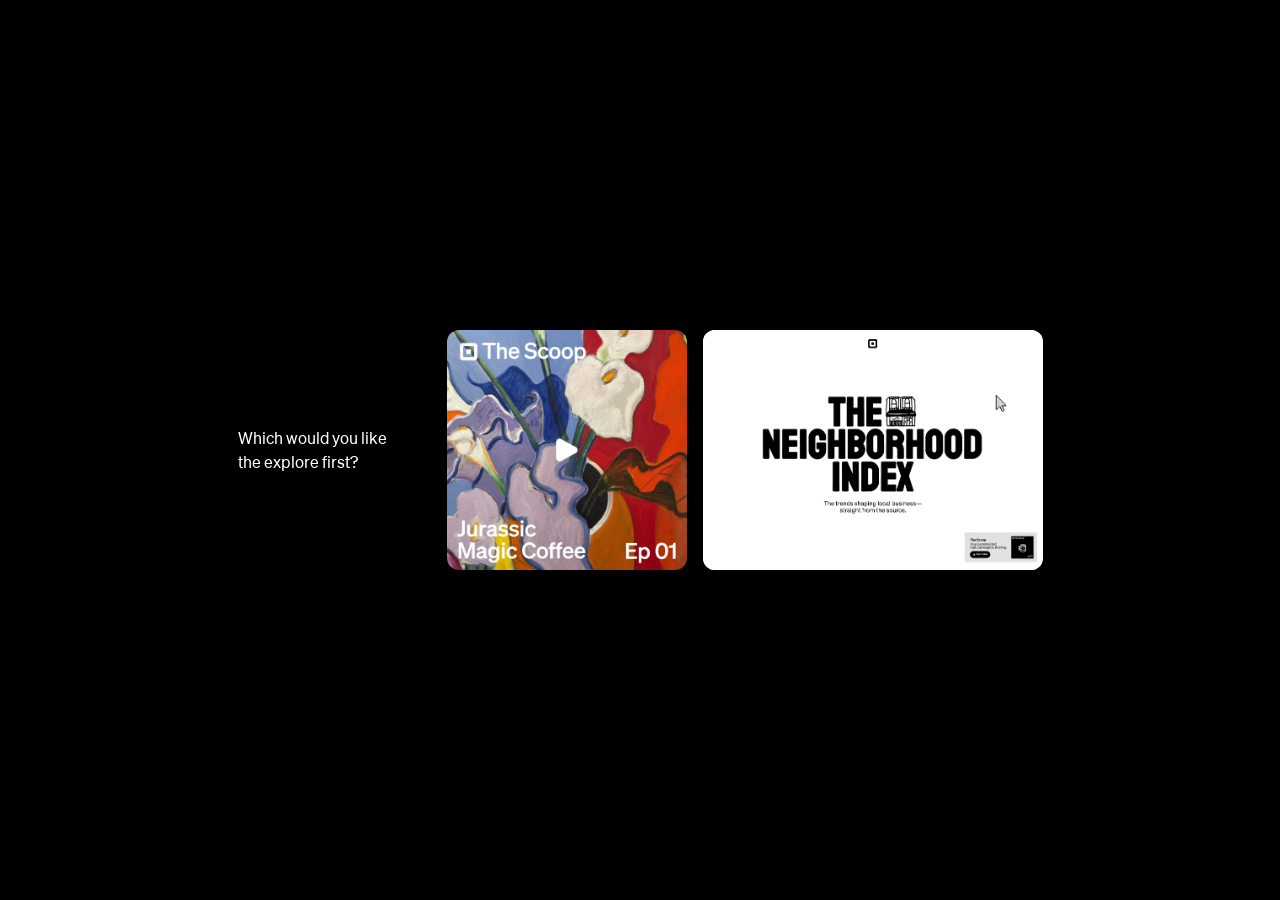
==== index.html @ f4e66f43 "Add Neighborhood Index website Multi-section interactive site with go page, neighborhood index, and " ====
<!DOCTYPE html>
<html lang="en">
<head>
  <meta charset="UTF-8">
  <meta name="viewport" content="width=device-width, initial-scale=1.0">
  <title>Square — Choose Your Experience</title>
  <link rel="stylesheet" href="styles/reset.css">
  <link rel="stylesheet" href="styles/global.css">
  <link rel="stylesheet" href="styles/go.css">
</head>
<body class="go-page">

  <main class="go-main">
    <p class="go-prompt">Which would you like<br>the explore first?</p>

    <div class="go-cards">
      <a href="generate.html" class="go-card go-card--scoop">
        <img src="public/images/go-scoop-artwork.png" alt="The Scoop" class="go-card__img">
      </a>

      <a href="neighborhood-index.html" class="go-card go-card--index">
        <img src="public/images/go-index-thumbnail.png" alt="The Neighborhood Index" class="go-card__img">
      </a>
    </div>
  </main>

</body>
</html>
---- styles/global.css ----
/* =============================================
   Font Faces
   ============================================= */

@font-face {
  font-family: 'Cash Sans';
  src: url('../public/fonts/CashSans-Regular.woff2') format('woff2');
  font-weight: 400;
  font-style: normal;
  font-display: swap;
}

@font-face {
  font-family: 'Cash Sans';
  src: url('../public/fonts/CashSans-RegularItalic.woff2') format('woff2');
  font-weight: 400;
  font-style: italic;
  font-display: swap;
}

@font-face {
  font-family: 'Cash Sans';
  src: url('../public/fonts/CashSans-Medium.woff2') format('woff2');
  font-weight: 500;
  font-style: normal;
  font-display: swap;
}

@font-face {
  font-family: 'Cash Sans';
  src: url('../public/fonts/CashSans-MediumItalic.woff2') format('woff2');
  font-weight: 500;
  font-style: italic;
  font-display: swap;
}

@font-face {
  font-family: 'Cash Sans';
  src: url('../public/fonts/CashSans-Semibold.woff2') format('woff2');
  font-weight: 600;
  font-style: normal;
  font-display: swap;
}

@font-face {
  font-family: 'Cash Sans';
  src: url('../public/fonts/CashSans-SemiboldItalic.woff2') format('woff2');
  font-weight: 600;
  font-style: italic;
  font-display: swap;
}

@font-face {
  font-family: 'Staatliches';
  src: url('../public/fonts/Staatliches-Regular.ttf') format('truetype');
  font-weight: 400;
  font-style: normal;
  font-display: swap;
}

@font-face {
  font-family: 'Cash Sans Mono';
  src: url('../public/fonts/CashSansMono-Regular.woff2') format('woff2');
  font-weight: 400;
  font-style: normal;
  font-display: swap;
}

/* =============================================
   Fluid Scaling (headlines only)
   1px at 1440 viewport = var(--s)
   ============================================= */

:root {
  --s: calc(100vw / 1440);
  --font-body: 'Cash Sans', -apple-system, BlinkMacSystemFont, 'Segoe UI', sans-serif;
  --font-mono: 'Cash Sans Mono', 'SF Mono', 'Fira Code', monospace;
  --font-display: 'Staatliches', sans-serif;
  --color-black: #000;
  --color-white: #fff;
}

html {
  font-family: var(--font-body);
  color: var(--color-black);
  background: var(--color-white);
  cursor: url('../public/images/Cursor-Arrow.svg') 0 0, auto;
}

button,
a,
[role="button"],
input[type="submit"],
.audio-popup__btn,
.s8__btn,
.gen-submit {
  cursor: url('../public/images/Cursor-Arrow-White.svg') 0 0, pointer !important;
}

.audio-popup .audio-popup__btn {
  cursor: url('../public/images/Cursor-Arrow-White.svg') 0 0, pointer !important;
}

/* ── Loader ── */
.loader {
  position: fixed;
  inset: 0;
  z-index: 10000;
  background: var(--color-white);
  display: flex;
  align-items: center;
  justify-content: center;
  transition: opacity 0.5s ease, transform 0.5s ease;
}

.loader--exit {
  opacity: 0;
  transform: translateY(-30px);
}

.loader__graphics {
  position: relative;
  width: 200px;
  height: 36px;
  opacity: 0;
  transition: opacity 0.4s ease;
}

.loader__graphics--visible {
  opacity: 1;
}

.loader__icons {
  position: relative;
  width: 100%;
  height: 100%;
}

.loader__graphic {
  position: absolute;
  inset: 0;
  width: 100%;
  height: 100%;
  object-fit: contain;
  opacity: 0;
}

.loader__graphic--active {
  opacity: 1;
}

.loader__center {
  position: absolute;
  top: 50%;
  left: 50%;
  transform: translate(-50%, -50%);
  z-index: 2;
  background: var(--color-white);
  width: 46px;
  height: 100%;
  display: flex;
  align-items: center;
  justify-content: center;
}

.loader__logo {
  width: 30px;
  height: 30px;
}

/* Hero enter animation */
.section--hero {
  opacity: 1;
  transform: translateY(0);
  transition: opacity 0.6s ease 0.1s, transform 0.6s ease 0.1s;
}

.section--hero.hero--hidden {
  opacity: 0;
  transform: translateY(30px);
}

[data-parallax-speed] {
  will-change: transform;
  backface-visibility: hidden;
}

.svg-filters {
  position: absolute;
  width: 0;
  height: 0;
  overflow: hidden;
}

/* =============================================
   Snap Scroll Container
   ============================================= */

.sections {
  height: 100vh;
  overflow-y: auto;
  scroll-snap-type: y mandatory;
  -webkit-overflow-scrolling: touch;
}

.section {
  height: 100vh;
  scroll-snap-align: start;
  position: relative;
  display: flex;
  align-items: center;
  justify-content: center;
  overflow: hidden;
}

/* =============================================
   Fixed: Square Logo (fixed size, not fluid)
   ============================================= */

.site-logo {
  position: fixed;
  top: 28px;
  left: 50%;
  transform: translateX(-50%);
  z-index: 100;
}

.site-logo img {
  width: 28px;
  height: auto;
  transition: filter 0.3s ease;
}

.site-logo--light img {
  filter: brightness(0) invert(1);
}

/* =============================================
   Fixed: Audio Popup (fixed sizes, not fluid)
   Single unified card with liquid glass bg
   ============================================= */

.audio-popup {
  position: fixed;
  bottom: 24px;
  right: 24px;
  z-index: 100;
  display: flex;
  align-items: center;
  gap: 16px;
  padding: 16px;
  border-radius: 7px;
}

.audio-popup::before {
  content: '';
  position: absolute;
  inset: 0;
  background: rgba(215, 215, 218, 0.15);
  backdrop-filter: blur(40px) saturate(180%);
  -webkit-backdrop-filter: blur(40px) saturate(180%);
  border: 1px solid rgba(255, 255, 255, 0.5);
  border-radius: inherit;
  z-index: -1;
  transition: background 0.3s ease, border-color 0.3s ease;
}

.audio-popup__info {
  display: flex;
  flex-direction: column;
  gap: 3px;
}

.audio-popup__title {
  font-size: 14px;
  font-weight: 600;
  color: var(--color-black);
  line-height: 1.2;
  transition: color 0.3s ease;
}

.audio-popup__subtitle {
  font-size: 14px;
  font-weight: 400;
  color: rgba(0, 0, 0, 0.5);
  line-height: 1.35;
  transition: color 0.3s ease;
}

.audio-popup__btn {
  display: inline-flex;
  align-items: center;
  gap: 7px;
  margin-top: 8px;
  padding: 8px 14px;
  font-size: 12px;
  font-weight: 500;
  color: var(--color-white);
  background: var(--color-black);
  border: none;
  border-radius: 70px;
  transition: opacity 0.2s ease, color 0.3s ease, background 0.3s ease;
  width: fit-content;
  text-decoration: none;
}

.audio-popup__btn:hover {
  opacity: 0.85;
}

/* Animated Equalizer — 3 bars */
.equalizer {
  display: flex;
  align-items: flex-end;
  gap: 2px;
  height: 12px;
}

.equalizer__bar {
  width: 2px;
  background: var(--color-white);
  border-radius: 2px;
  animation: equalize 0.8s ease-in-out infinite alternate;
  transition: background 0.3s ease;
}

.equalizer__bar:nth-child(1) {
  height: 40%;
  animation-delay: -0.4s;
}

.equalizer__bar:nth-child(2) {
  height: 80%;
  animation-delay: -0.2s;
}

.equalizer__bar:nth-child(3) {
  height: 55%;
  animation-delay: -0.6s;
}

@keyframes equalize {
  0% { height: 20%; }
  100% { height: 100%; }
}

/* Artwork — inside the unified card */
.audio-popup__artwork {
  width: 100px;
  height: 100px;
  border-radius: 0;
  object-fit: cover;
  flex-shrink: 0;
  transition: filter 0.3s ease;
}

/* Placeholder for empty sections */
.section__placeholder {
  font-size: 20px;
  font-weight: 500;
  color: rgba(0, 0, 0, 0.12);
}

/* =============================================
   Fixed: Scroll Progress Indicator
   Only visible from section 3 onwards.
   Segments: thin 1px lines, active segment is 3px.
   ============================================= */

.scroll-indicator {
  position: fixed;
  left: 24px;
  top: 50%;
  transform: translateY(-50%);
  z-index: 100;
  pointer-events: none;
  display: flex;
  flex-direction: column;
  align-items: center;
  gap: 4px;
  opacity: 0;
  transition: opacity 0.4s ease;
}

.scroll-indicator--visible {
  opacity: 1;
}

.scroll-indicator__segment {
  width: 1px;
  height: 6px;
  background: rgba(255, 255, 255, 0.25);
  border-radius: 1px;
  transition: width 0.4s cubic-bezier(0.22, 1, 0.36, 1),
              height 0.4s cubic-bezier(0.22, 1, 0.36, 1),
              background 0.3s ease;
}

.scroll-indicator__segment--active {
  width: 3px;
  height: 10px;
  background: var(--color-white);
}

.scroll-indicator--dark .scroll-indicator__segment {
  background: rgba(0, 0, 0, 0.15);
}

.scroll-indicator--dark .scroll-indicator__segment--active {
  background: var(--color-black);
}

/* =============================================
   Audio popup: inverted for dark sections
   ============================================= */

.audio-popup--on-dark::before {
  background: rgba(50, 50, 54, 0.45);
  border: 1px solid rgba(255, 255, 255, 0.12);
}

.audio-popup--on-dark .audio-popup__title {
  color: var(--color-white);
}

.audio-popup--on-dark .audio-popup__subtitle {
  color: rgba(255, 255, 255, 0.5);
}

.audio-popup--on-dark .audio-popup__btn {
  color: var(--color-black);
  background: var(--color-white);
}

.audio-popup--on-dark .equalizer__bar {
  background: var(--color-black);
}

.audio-popup--on-dark .audio-popup__artwork {
  filter: invert(1);
}

/* =============================================
   Responsive Breakpoints (non-headline elements)
   ============================================= */

@media (max-width: 1024px) {
  .site-logo { top: 24px; }
  .site-logo img { width: 26px; }

  .audio-popup {
    bottom: 20px;
    right: 20px;
    padding: 14px;
    gap: 14px;
  }
  .audio-popup__artwork { width: 90px; height: 90px; }
}

@media (max-width: 768px) {
  .site-logo { top: 20px; }
  .site-logo img { width: 24px; }

  .audio-popup {
    bottom: 16px;
    right: 16px;
    padding: 12px;
    gap: 12px;
    border-radius: 7px;
  }
  .audio-popup__title { font-size: 14px; }
  .audio-popup__subtitle { font-size: 12px; }
  .audio-popup__btn { font-size: 12px; padding: 7px 12px; }
  .audio-popup__artwork {
    width: 80px;
    height: 80px;
    border-radius: 0;
  }
}

@media (max-width: 480px) {
  .audio-popup {
    padding: 10px;
    gap: 10px;
    border-radius: 7px;
  }
  .audio-popup__artwork {
    width: 70px;
    height: 70px;
  }
}
---- styles/go.css ----
/* =============================================
   Go Page — Landing / Choose Experience
   ============================================= */

.go-page {
  min-height: 100vh;
  background: var(--color-black);
  display: flex;
  flex-direction: column;
  overflow: hidden;
}

.go-main {
  flex: 1;
  display: flex;
  align-items: center;
  justify-content: center;
  gap: 60px;
  padding: 0 60px;
}

.go-prompt {
  font-family: var(--font-body);
  font-size: 16px;
  font-weight: 400;
  color: var(--color-white);
  line-height: 1.5;
  flex-shrink: 0;
  align-self: center;
}

.go-cards {
  display: flex;
  align-items: center;
  gap: 16px;
}

.go-card {
  display: block;
  text-decoration: none;
  border-radius: 12px;
  overflow: hidden;
  transition: transform 0.3s ease, box-shadow 0.3s ease;
  flex-shrink: 0;
}

.go-card:hover {
  transform: scale(1.02);
  box-shadow: 0 12px 48px rgba(255, 255, 255, 0.08);
}

.go-card--scoop {
  width: 240px;
  height: 240px;
}

.go-card__img {
  width: 100%;
  height: 100%;
  object-fit: cover;
  display: block;
}

.go-card--index {
  width: 340px;
  height: 240px;
  background: var(--color-white);
}

/* =============================================
   Responsive
   ============================================= */

@media (max-width: 1024px) {
  .go-main {
    gap: 40px;
    padding: 0 40px;
  }

  .go-card--scoop {
    width: 200px;
    height: 200px;
  }

  .go-card--index {
    width: 284px;
    height: 200px;
  }
}

@media (max-width: 768px) {
  .go-main {
    flex-direction: column;
    gap: 32px;
    padding: 40px 24px;
  }

  .go-prompt {
    text-align: center;
  }

  .go-cards {
    flex-direction: column;
    gap: 16px;
  }

  .go-card--scoop {
    width: 260px;
    height: 260px;
  }

  .go-card--index {
    width: 260px;
    height: 183px;
  }
}

@media (max-width: 480px) {
  .go-main {
    padding: 32px 20px;
    gap: 24px;
  }

  .go-prompt {
    font-size: 14px;
  }

  .go-card--scoop {
    width: 220px;
    height: 220px;
  }

  .go-card--index {
    width: 220px;
    height: 155px;
  }
}
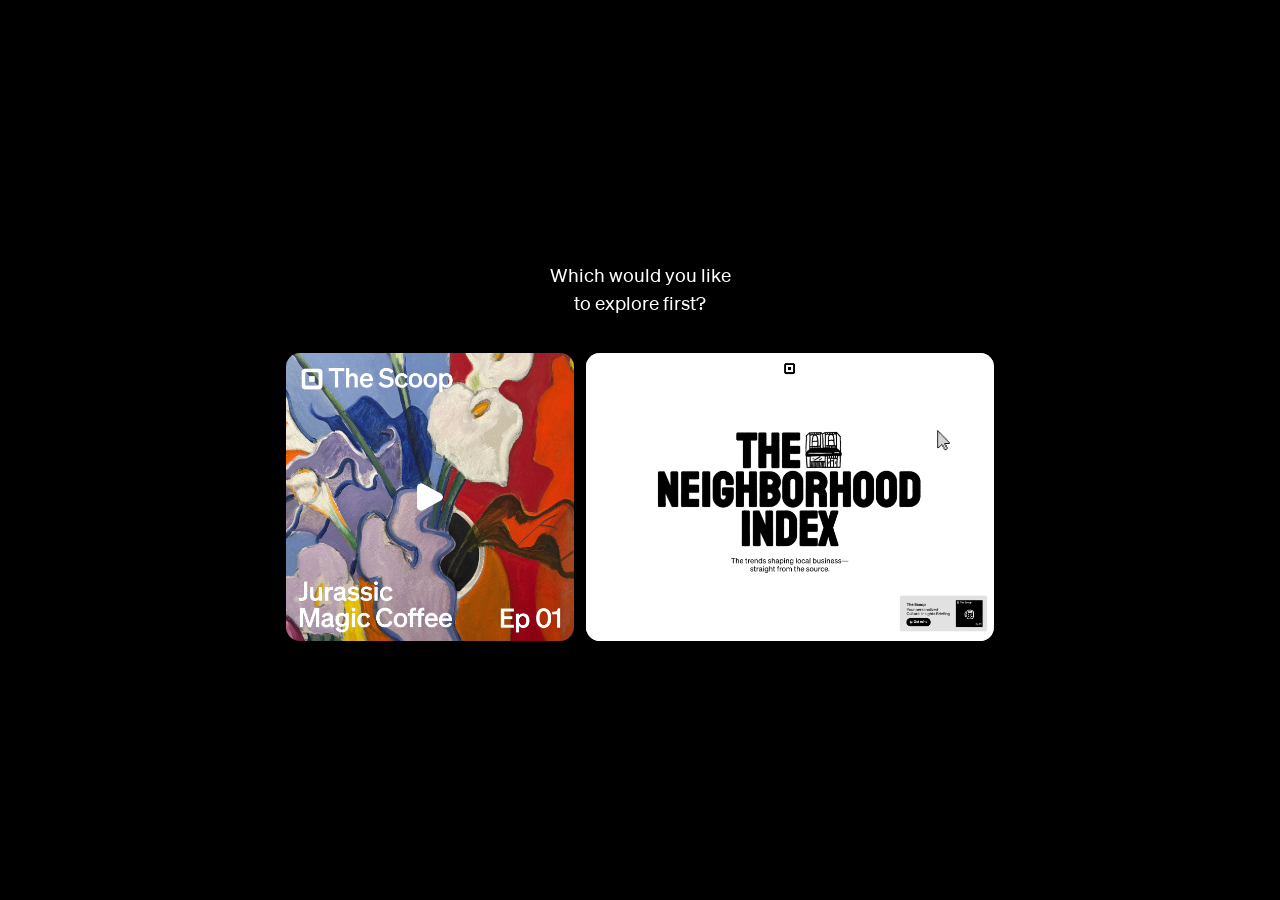
==== commit f3db7dec: "Fix go page centering, increase size 20%, rename thescoop - Center prompt text above cards (column l" ====
--- a/index.html
+++ b/index.html
@@ -11,10 +11,10 @@
 <body class="go-page">
 
   <main class="go-main">
-    <p class="go-prompt">Which would you like<br>the explore first?</p>
+    <p class="go-prompt">Which would you like<br>to explore first?</p>
 
     <div class="go-cards">
-      <a href="generate.html" class="go-card go-card--scoop">
+      <a href="thescoop.html" class="go-card go-card--scoop">
         <img src="public/images/go-scoop-artwork.png" alt="The Scoop" class="go-card__img">
       </a>
 
--- a/styles/go.css
+++ b/styles/go.css
@@ -13,32 +13,32 @@
 .go-main {
   flex: 1;
   display: flex;
+  flex-direction: column;
   align-items: center;
   justify-content: center;
-  gap: 60px;
   padding: 0 60px;
 }
 
 .go-prompt {
   font-family: var(--font-body);
-  font-size: 16px;
+  font-size: 19px;
   font-weight: 400;
   color: var(--color-white);
   line-height: 1.5;
-  flex-shrink: 0;
-  align-self: center;
+  text-align: center;
+  margin-bottom: 36px;
 }
 
 .go-cards {
   display: flex;
   align-items: center;
-  gap: 16px;
+  gap: 12px;
 }
 
 .go-card {
   display: block;
   text-decoration: none;
-  border-radius: 12px;
+  border-radius: 14px;
   overflow: hidden;
   transition: transform 0.3s ease, box-shadow 0.3s ease;
   flex-shrink: 0;
@@ -50,8 +50,8 @@
 }
 
 .go-card--scoop {
-  width: 240px;
-  height: 240px;
+  width: 288px;
+  height: 288px;
 }
 
 .go-card__img {
@@ -62,8 +62,8 @@
 }
 
 .go-card--index {
-  width: 340px;
-  height: 240px;
+  width: 408px;
+  height: 288px;
   background: var(--color-white);
 }
 
@@ -73,65 +73,67 @@
 
 @media (max-width: 1024px) {
   .go-main {
-    gap: 40px;
     padding: 0 40px;
   }
 
+  .go-prompt {
+    font-size: 17px;
+    margin-bottom: 28px;
+  }
+
   .go-card--scoop {
-    width: 200px;
-    height: 200px;
+    width: 240px;
+    height: 240px;
   }
 
   .go-card--index {
-    width: 284px;
-    height: 200px;
+    width: 340px;
+    height: 240px;
   }
 }
 
 @media (max-width: 768px) {
   .go-main {
-    flex-direction: column;
-    gap: 32px;
     padding: 40px 24px;
   }
 
   .go-prompt {
-    text-align: center;
+    margin-bottom: 24px;
   }
 
   .go-cards {
     flex-direction: column;
-    gap: 16px;
+    gap: 12px;
   }
 
   .go-card--scoop {
-    width: 260px;
-    height: 260px;
+    width: 312px;
+    height: 312px;
   }
 
   .go-card--index {
-    width: 260px;
-    height: 183px;
+    width: 312px;
+    height: 220px;
   }
 }
 
 @media (max-width: 480px) {
   .go-main {
     padding: 32px 20px;
-    gap: 24px;
   }
 
   .go-prompt {
-    font-size: 14px;
+    font-size: 16px;
+    margin-bottom: 20px;
   }
 
   .go-card--scoop {
-    width: 220px;
-    height: 220px;
+    width: 264px;
+    height: 264px;
   }
 
   .go-card--index {
-    width: 220px;
-    height: 155px;
+    width: 264px;
+    height: 186px;
   }
 }
